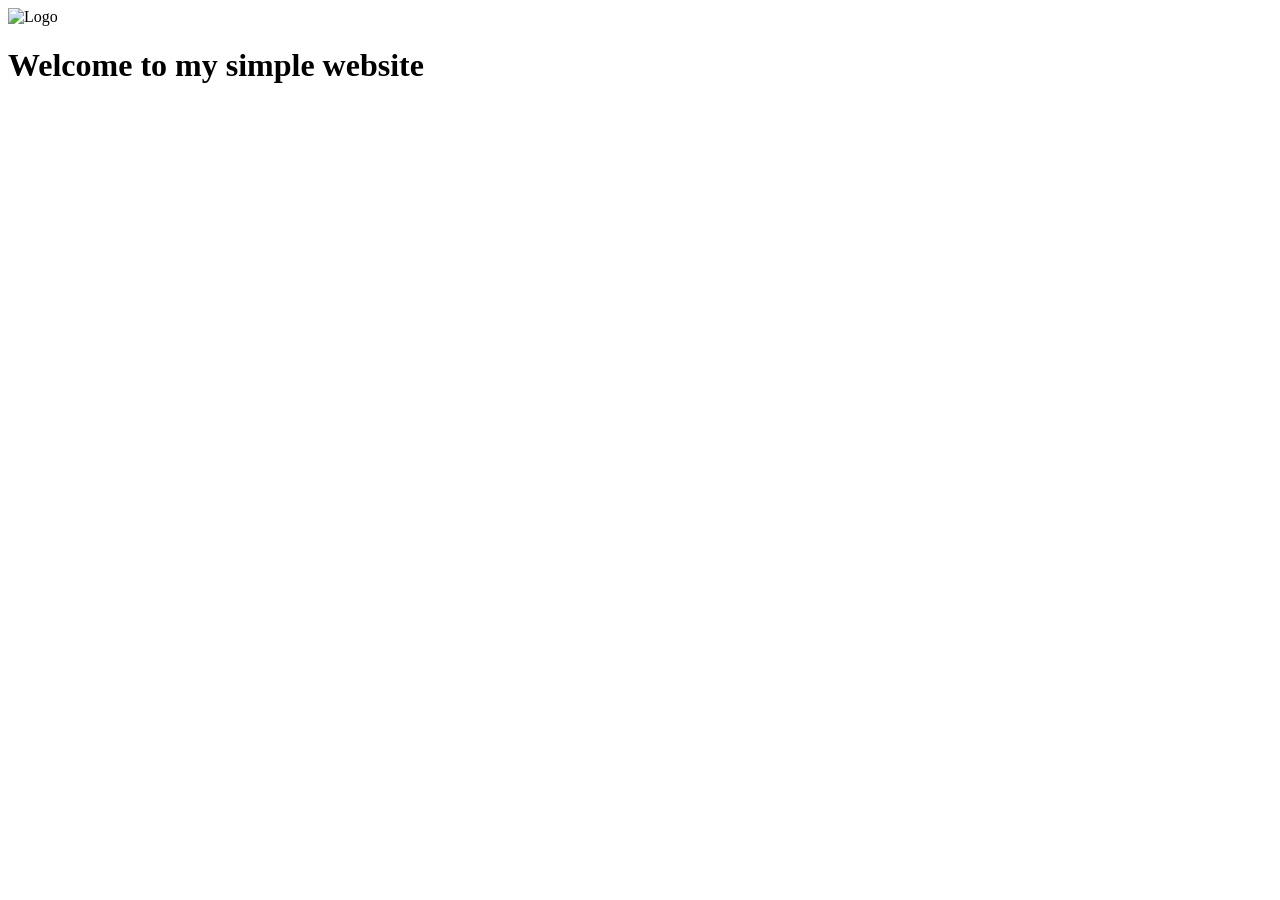
==== docs/index.html @ 5e394385 "my first commit" ====
<!DOCTYPE html>
<html lang="en">
<head>
  <meta charset="UTF-8">
  <title>My Simple Website</title>
</head>
<body>
<header>
  <img src="logo.jpg" alt="Logo">
</header>
<h1>Welcome to my simple website</h1>

</body>
</html>
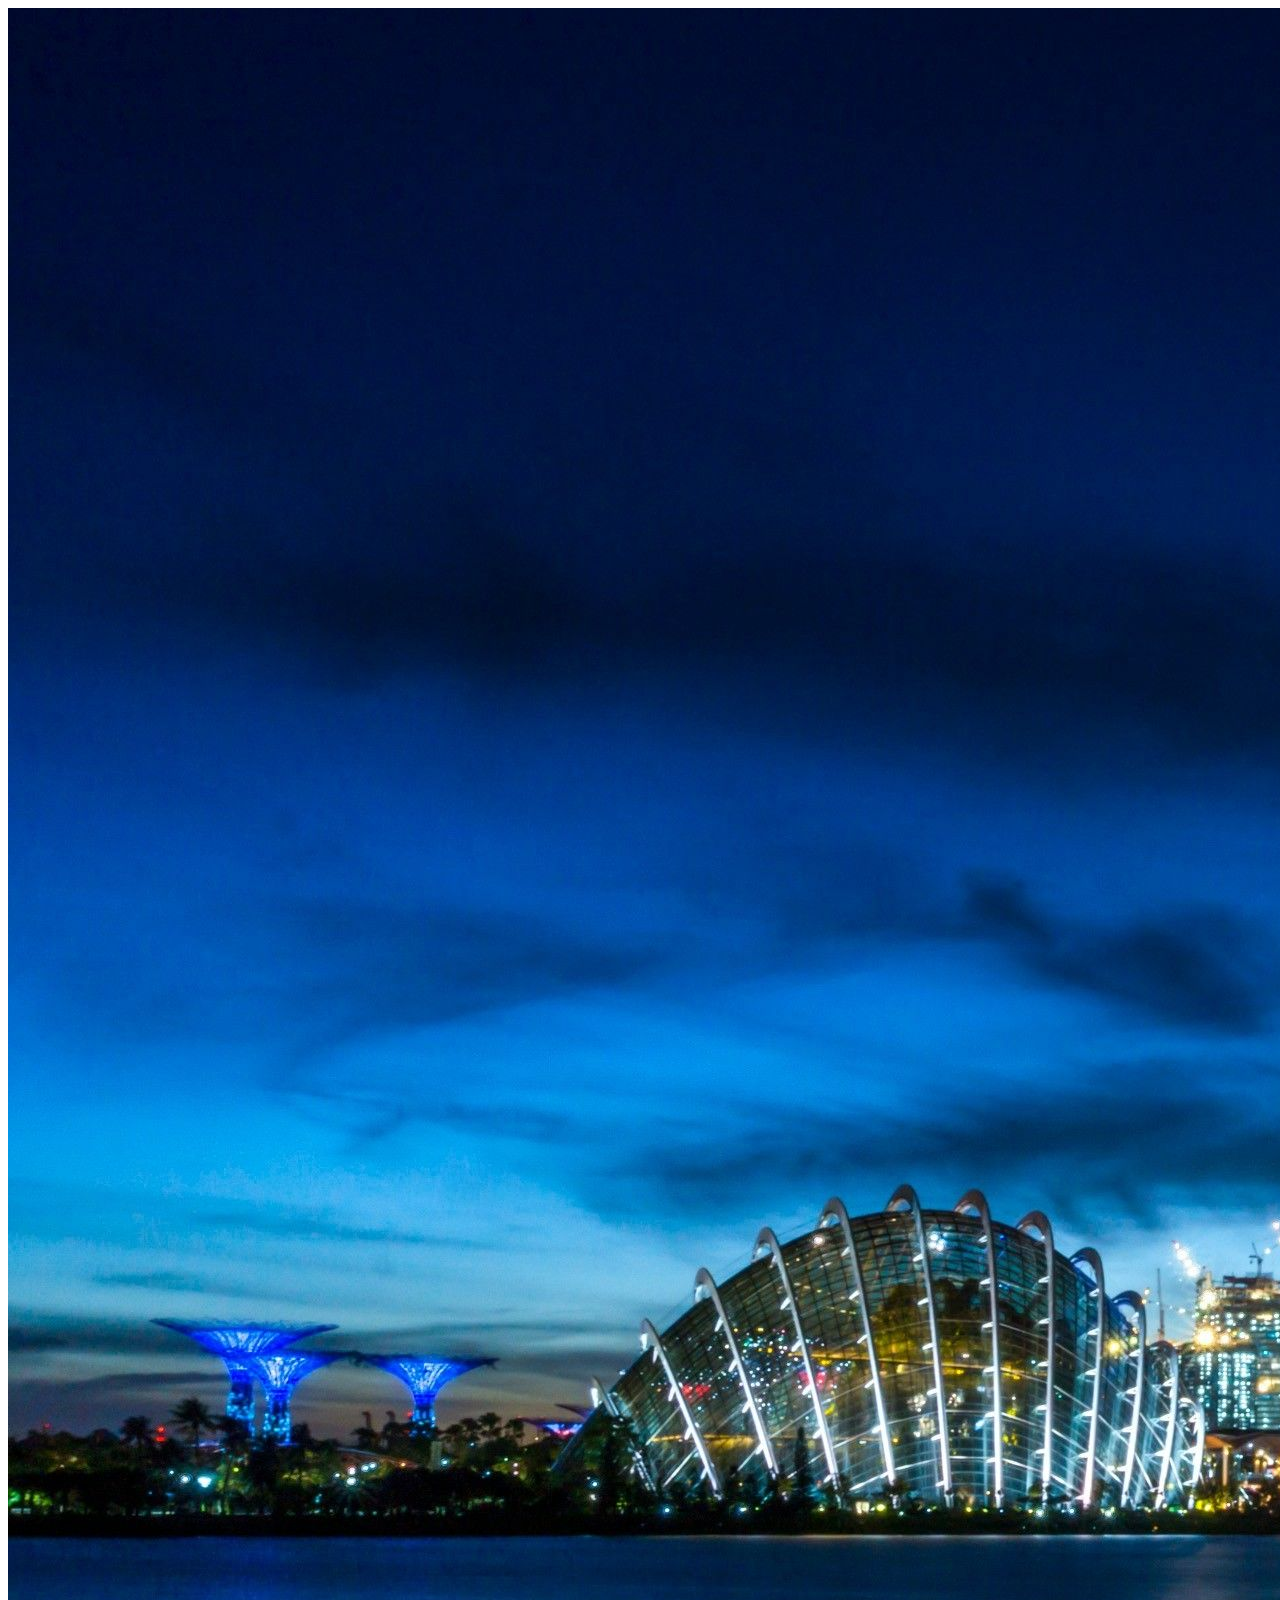
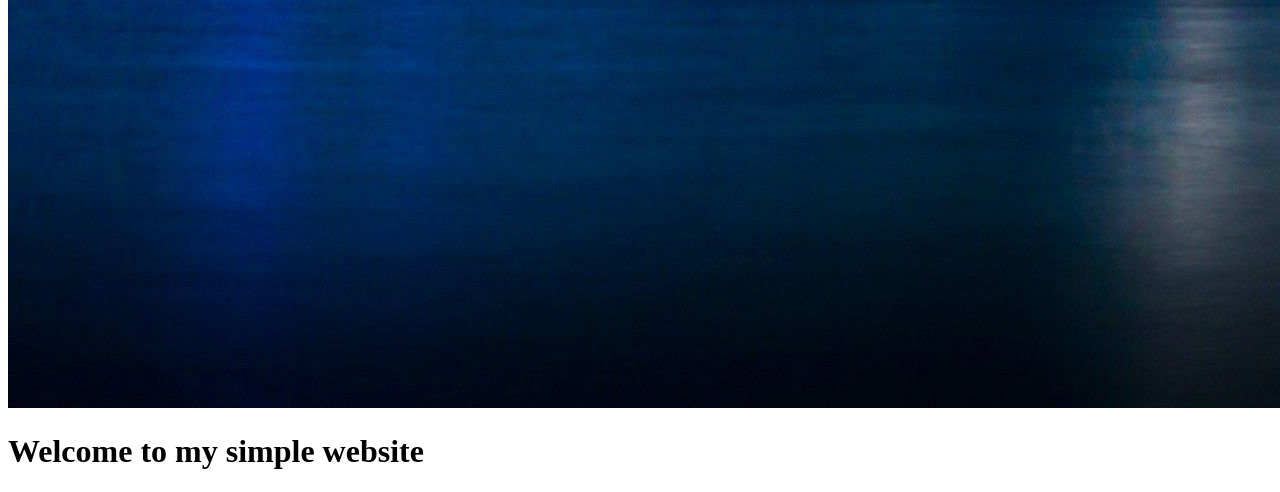
==== commit 7a3139e4: "first commit" ====
--- a/docs/index.html
+++ b/docs/index.html
@@ -6,7 +6,7 @@
 </head>
 <body>
 <header>
-  <img src="logo.jpg" alt="Logo">
+  <img src="image.jpg" alt="Image">
 </header>
 <h1>Welcome to my simple website</h1>
 
